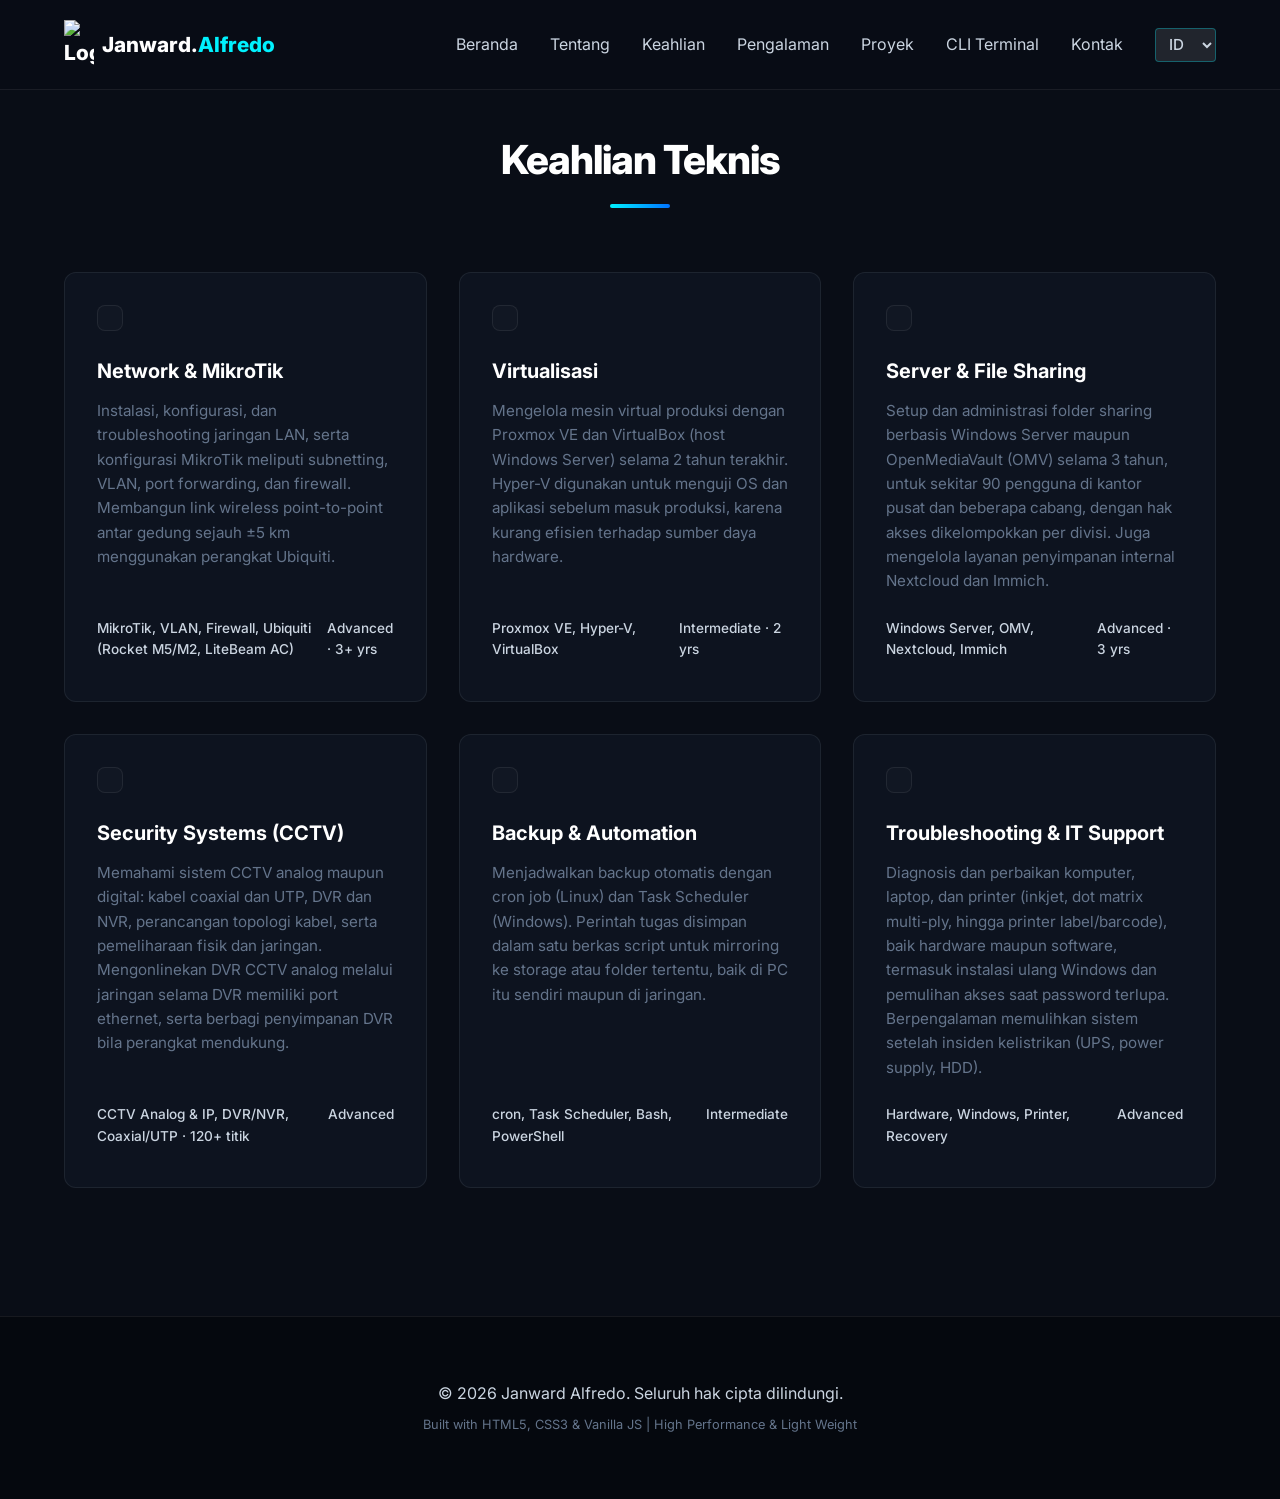
==== keahlian.html @ 051d1da5 "setelah bagian dipisah beberapa bagian" ====
<!DOCTYPE html>
<html lang="id">

<head>
    <meta charset="UTF-8">
    <meta name="viewport" content="width=device-width, initial-scale=1.0">
    <meta name="description"
        content="Portfolio Profesional Janward Alfredo - IT Infrastructure, Network & Server Specialist dengan pengalaman 5+ tahun dalam pengelolaan server, virtualisasi, jaringan, dan keamanan.">
    <title>Keahlian Teknis | Janward Alfredo</title>
    <link rel="canonical" href="https://janward.github.io/keahlian.html">
    <meta property="og:type" content="website">
    <meta property="og:site_name" content="Janward Alfredo">
    <meta property="og:locale" content="id_ID">
    <meta property="og:title" content="Keahlian Teknis | Janward Alfredo">
    <meta property="og:description" content="Keahlian jaringan MikroTik, virtualisasi Proxmox, server dan file sharing, CCTV, backup otomatis, dan IT support.">
    <meta property="og:url" content="https://janward.github.io/keahlian.html">
    <meta property="og:image" content="https://janward.github.io/Logo.png">
    <meta name="twitter:card" content="summary">
    <!-- Google Fonts -->
    <link rel="preconnect" href="https://fonts.googleapis.com">
    <link rel="preconnect" href="https://fonts.gstatic.com" crossorigin>
    <link
        href="https://fonts.googleapis.com/css2?family=Fira+Code:wght@400;500;700&family=Inter:wght@300;400;500;600;700;800&display=swap"
        rel="stylesheet">
    <!-- Main Stylesheet -->
    <link rel="stylesheet" href="index.css">
</head>

<body>
    <!-- Background Canvas Node Network -->
    <canvas id="network-canvas"></canvas>

    <!-- Header / Navigation Bar -->
    <header class="navbar">
        <div class="navbar-container">
            <a href="index.html" class="logo" aria-label="Kembali ke bagian awal">
                <!-- <span class="logo-icon">&lt;/&gt;</span>-->
                <img src="Logo.png" alt="Logo" class="logo-icon">
                <span class="logo-text">Janward.<span>Alfredo</span></span>
            </a>
            <button class="nav-toggle" id="nav-toggle" aria-label="Buka menu navigasi" aria-controls="nav-menu" aria-expanded="false">
                <span class="bar"></span>
                <span class="bar"></span>
                <span class="bar"></span>
            </button>
            <nav class="nav-menu" id="nav-menu">
                <ul>
                    <li data-i18n="navHome"><a href="index.html" class="nav-link">Beranda</a></li>
                    <li data-i18n="navAbout"><a href="tentang.html" class="nav-link">Tentang</a></li>
                    <li data-i18n="navSkills"><a href="keahlian.html" class="nav-link active">Keahlian</a></li>
                    <li data-i18n="navExperience"><a href="pengalaman.html" class="nav-link">Pengalaman</a></li>
                    <li data-i18n="navProjects"><a href="proyek.html" class="nav-link">Proyek</a></li>
                    <li data-i18n="navTerminal"><a href="terminal.html" class="nav-link">CLI Terminal</a></li>
                    <li data-i18n="navContact"><a href="kontak.html" class="nav-link btn-contact-nav" data-i18n="navContact">Kontak</a></li>
                    <li>
                        <select class="lang-dropdown" aria-label="Pilih bahasa" onchange="setLanguage(this.value)">
                            <option value="id">ID</option>
                            <option value="en">EN</option>
                        </select>
                    </li>
                </ul>
            </nav>
        </div>
    </header>
    <main class="main-content">

<section id="skills" class="skills-section">
            <div class="container">
                <div class="section-header text-center">
                    <h2 class="section-title">Keahlian Teknis</h2>
                    <div class="title-underline"></div>
                </div>
                <div class="skills-grid">
                    <!-- Card 1: Network & Security -->
                    <div class="skill-card">
                        <div class="skill-card-icon text-cyan">
                            <svg class="w-12 h-12" fill="none" stroke="currentColor" viewBox="0 0 24 24"
                                xmlns="http://www.w3.org/2000/svg">
                                <path stroke-linecap="round" stroke-linejoin="round" stroke-width="2"
                                    d="M19 11H5m14 0a2 2 0 012 2v6a2 2 0 01-2 2H5a2 2 0 01-2-2v-6a2 2 0 012-2m14 0V9a2 2 0 00-2-2M5 11V9a2 2 0 012-2m0 0V5a2 2 0 012-2h6a2 2 0 012 2v2M7 7h10">
                                </path>
                            </svg>
                        </div>
                        <h3 data-i18n="skillCard1Title">Network &amp; MikroTik</h3>
                        <p data-i18n="skillCard1Desc">Instalasi, konfigurasi, dan troubleshooting jaringan LAN, serta konfigurasi MikroTik meliputi subnetting, VLAN, port forwarding, dan firewall. Membangun link wireless point-to-point antar gedung sejauh ±5 km menggunakan perangkat Ubiquiti.</p>
                        <div class="skill-progress">
                            <div class="skill-progress-head">
                                <span>MikroTik, VLAN, Firewall, Ubiquiti (Rocket M5/M2, LiteBeam AC)</span>
                                <span>Advanced · 3+ yrs</span>
                            </div>
                        </div>
                    </div>

                    <!-- Card 2: Virtualization -->
                    <div class="skill-card">
                        <div class="skill-card-icon text-blue">
                            <svg class="w-12 h-12" fill="none" stroke="currentColor" viewBox="0 0 24 24"
                                xmlns="http://www.w3.org/2000/svg">
                                <path stroke-linecap="round" stroke-linejoin="round" stroke-width="2"
                                    d="M19 11h-6m6 0a2 2 0 012 2v6a2 2 0 01-2 2h-6a2 2 0 01-2-2v-6a2 2 0 012-2m6 0V9a2 2 0 00-2-2M5 11V9a2 2 0 012-2m0 0V5a2 2 0 012-2h6a2 2 0 012 2v2M7 7h10">
                                </path>
                            </svg>
                        </div>
                        <h3 data-i18n="skillCard2Title">Virtualisasi</h3>
                        <p data-i18n="skillCard2Desc">Mengelola mesin virtual produksi dengan Proxmox VE dan VirtualBox (host Windows Server) selama 2 tahun terakhir. Hyper-V digunakan untuk menguji OS dan aplikasi sebelum masuk produksi, karena kurang efisien terhadap sumber daya hardware.</p>
                        <div class="skill-progress">
                            <div class="skill-progress-head">
                                <span>Proxmox VE, Hyper-V, VirtualBox</span>
                                <span>Intermediate · 2 yrs</span>
                            </div>
                        </div>
                    </div>

                    <!-- Card 3: Windows Server & Storage -->
                    <div class="skill-card">
                        <div class="skill-card-icon text-emerald">
                            <svg class="w-12 h-12" fill="none" stroke="currentColor" viewBox="0 0 24 24"
                                xmlns="http://www.w3.org/2000/svg">
                                <path stroke-linecap="round" stroke-linejoin="round" stroke-width="2"
                                    d="M3 15a4 4 0 004 4h9a5 5 0 10-.1-9.999 5.002 5.002 0 10-9.78 2.096A4.001 4.001 0 003 15z">
                                </path>
                            </svg>
                        </div>
                        <h3 data-i18n="skillCard3Title">Server &amp; File Sharing</h3>
                        <p data-i18n="skillCard3Desc">Setup dan administrasi folder sharing berbasis Windows Server maupun OpenMediaVault (OMV) selama 3 tahun, untuk sekitar 90 pengguna di kantor pusat dan beberapa cabang, dengan hak akses dikelompokkan per divisi. Juga mengelola layanan penyimpanan internal Nextcloud dan Immich.</p>
                        <div class="skill-progress">
                            <div class="skill-progress-head">
                                <span>Windows Server, OMV, Nextcloud, Immich</span>
                                <span>Advanced · 3 yrs</span>
                            </div>
                        </div>
                    </div>

                    <!-- Card 4: CCTV & Infrastructure -->
                    <div class="skill-card">
                        <div class="skill-card-icon text-green">
                            <svg class="w-12 h-12" fill="none" stroke="currentColor" viewBox="0 0 24 24"
                                xmlns="http://www.w3.org/2000/svg">
                                <path stroke-linecap="round" stroke-linejoin="round" stroke-width="2"
                                    d="M15 10l4.553-2.276A1 1 0 0121 8.618v6.764a1 1 0 01-1.447.894L15 14M5 18h8a2 2 0 002-2V8a2 2 0 00-2-2H5a2 2 0 00-2 2v8a2 2 0 002 2z">
                                </path>
                            </svg>
                        </div>
                        <h3>Security Systems (CCTV)</h3>
                        <p data-i18n="skillCard4Desc">Memahami sistem CCTV analog maupun digital: kabel coaxial dan UTP, DVR dan NVR, perancangan topologi kabel, serta pemeliharaan fisik dan jaringan. Mengonlinekan DVR CCTV analog melalui jaringan selama DVR memiliki port ethernet, serta berbagi penyimpanan DVR bila perangkat mendukung.</p>
                        <div class="skill-progress">
                            <div class="skill-progress-head">
                                <span>CCTV Analog &amp; IP, DVR/NVR, Coaxial/UTP · 120+ titik</span>
                                <span>Advanced</span>
                            </div>
                        </div>
                    </div>

                    <!-- Card 5: Automation Backup -->
                    <div class="skill-card">
                        <div class="skill-card-icon text-blue">
                            <svg class="w-12 h-12" fill="none" stroke="currentColor" viewBox="0 0 24 24"
                                xmlns="http://www.w3.org/2000/svg">
                                <path stroke-linecap="round" stroke-linejoin="round" stroke-width="2"
                                    d="M4 4v5h.582m15.356 2A8.001 8.001 0 1121.21 7.89M9 11l3 3L22 4"></path>
                            </svg>
                        </div>
                        <h3>Backup &amp; Automation</h3>
                        <p data-i18n="skillCard5Desc">Menjadwalkan backup otomatis dengan cron job (Linux) dan Task Scheduler (Windows). Perintah tugas disimpan dalam satu berkas script untuk mirroring ke storage atau folder tertentu, baik di PC itu sendiri maupun di jaringan.</p>
                        <div class="skill-progress">
                            <div class="skill-progress-head">
                                <span>cron, Task Scheduler, Bash, PowerShell</span>
                                <span>Intermediate</span>
                            </div>
                        </div>
                    </div>

                    <!-- Card 6: Disaster Recovery -->
                    <div class="skill-card">
                        <div class="skill-card-icon text-cyan">
                            <svg class="w-12 h-12" fill="none" stroke="currentColor" viewBox="0 0 24 24"
                                xmlns="http://www.w3.org/2000/svg">
                                <path stroke-linecap="round" stroke-linejoin="round" stroke-width="2"
                                    d="M12 9v2m0 4h.01m-6.938 4h13.856c1.54 0 2.502-1.667 1.732-3L13.732 4c-.77-1.333-2.694-1.333-3.464 0L3.34 16c-.77 1.333.192 3 1.732 3z">
                                </path>
                            </svg>
                        </div>
                        <h3 data-i18n="skillCard6Title">Troubleshooting &amp; IT Support</h3>
                        <p data-i18n="skillCard6Desc">Diagnosis dan perbaikan komputer, laptop, dan printer (inkjet, dot matrix multi-ply, hingga printer label/barcode), baik hardware maupun software, termasuk instalasi ulang Windows dan pemulihan akses saat password terlupa. Berpengalaman memulihkan sistem setelah insiden kelistrikan (UPS, power supply, HDD).</p>
                        <div class="skill-progress">
                            <div class="skill-progress-head">
                                <span>Hardware, Windows, Printer, Recovery</span>
                                <span>Advanced</span>
                            </div>
                        </div>
                    </div>
                </div>
            </div>
        </section>

    </main>

    <footer class="main-footer">
        <div class="container footer-content text-center">
            <p>&copy; 2026 Janward Alfredo. Seluruh hak cipta dilindungi.</p>
            <p class="footer-tech">Built with HTML5, CSS3 &amp; Vanilla JS | High Performance &amp; Light Weight</p>
        </div>
    </footer>

    <!-- Translation System -->
    <script src="translations.js"></script>
    <!-- JavaScript File -->
    <script src="index.js"></script>
</body>

</html>
---- index.css ----
/* System Design Tokens & Global CSS Variables */
:root {
    --bg-dark: #090d16;
    --bg-darker: #05080e;
    --bg-card: rgba(18, 26, 41, 0.55);
    --bg-card-hover: rgba(22, 34, 56, 0.8);
    --accent-cyan: #00f2fe;
    --accent-blue: #0072ff;
    --accent-green: #00ff87;
    --accent-emerald: #10b981;
    --accent-red: #ef4444;
    --text-white: #ffffff;
    --text-light: #cbd5e1;
    --text-muted: #64748b;
    --border-color: rgba(255, 255, 255, 0.07);
    --border-glow: rgba(0, 242, 254, 0.25);
    --font-sans: 'Inter', -apple-system, BlinkMacSystemFont, "Segoe UI", Roboto, sans-serif;
    --font-mono: 'Fira Code', 'Courier New', Courier, monospace;
    --transition-smooth: all 0.3s cubic-bezier(0.4, 0, 0.2, 1);
}

/* ====== Styling unik untuk motivasi Janward ====== */
.janward-motivasi-box {
    width: 100%;
    margin: 0px auto;
    perspective: 1000px;
}

.janward-motivasi-content {
    display: inline-block;
    width: 100%;
    /*background: linear-gradient(to bottom, #090d16, #64748b);*/
    /* gradasi agar terlihat balok */
    color: #ffffff;
    font-size: 1em;
    font-weight: bold;
    border-radius: 5px;
    text-align: left;
    transform-style: preserve-3d;
    transition: transform 0.8s ease;

    /* efek tombol balok 3D */

}

/* Base Styles */
* {
    margin: 0;
    padding: 0;
    box-sizing: border-box;
}

html {
    scroll-behavior: smooth;
    font-size: 16px;
    background-color: var(--bg-dark);
}

body {
    font-family: var(--font-sans);
    color: var(--text-light);
    line-height: 1.6;
    overflow-x: hidden;
    background-color: var(--bg-dark);
}

a {
    color: inherit;
    text-decoration: none;
    transition: var(--transition-smooth);
}

/* Background Canvas */
#network-canvas {
    position: fixed;
    top: 0;
    left: 0;
    width: 100vw;
    height: 100vh;
    z-index: -2;
    pointer-events: none;
}

/* Containers */
.container {
    width: 100%;
    max-width: 1200px;
    margin: 0 auto;
    padding: 0 1.5rem;
}

.grid-2 {
    display: grid;
    grid-template-columns: repeat(2, 1fr);
    gap: 3rem;
}

/* Custom Scrollbar */
::-webkit-scrollbar {
    width: 10px;
}

::-webkit-scrollbar-track {
    background: var(--bg-darker);
}

::-webkit-scrollbar-thumb {
    background: #1e293b;
    border-radius: 5px;
    border: 2px solid var(--bg-darker);
}

::-webkit-scrollbar-thumb:hover {
    background: var(--accent-blue);
}

/* Typography Utilities */
.gradient-text {
    background: linear-gradient(135deg, var(--accent-cyan), var(--accent-blue));
    -webkit-background-clip: text;
    -webkit-text-fill-color: transparent;
    background-clip: text;
}

.text-blue {
    color: var(--accent-blue);
}

.text-cyan {
    color: var(--accent-cyan);
}

.text-green {
    color: var(--accent-green);
}

.text-emerald {
    color: var(--accent-emerald);
}

.text-center {
    text-align: center;
}

.section-header {
    margin-bottom: 4rem;
}

.section-title {
    font-size: 2.5rem;
    font-weight: 800;
    color: var(--text-white);
    letter-spacing: -0.025em;
    margin-bottom: 0.75rem;
}

.section-subtitle {
    font-size: 1.1rem;
    color: var(--text-muted);
    max-width: 600px;
    margin: 0 auto;
}

.title-underline {
    height: 4px;
    width: 60px;
    background: linear-gradient(90deg, var(--accent-cyan), var(--accent-blue));
    border-radius: 2px;
    margin: 0.5rem auto 0 auto;
}

/* Buttons */
.btn {
    display: inline-flex;
    align-items: center;
    justify-content: center;
    padding: 0.75rem 1.75rem;
    font-size: 0.95rem;
    font-weight: 600;
    border-radius: 8px;
    cursor: pointer;
    transition: var(--transition-smooth);
    border: none;
    outline: none;
    gap: 0.5rem;
}

.btn-primary {
    background: linear-gradient(135deg, var(--accent-cyan), var(--accent-blue));
    color: var(--bg-darker);
    box-shadow: 0 4px 15px rgba(0, 242, 254, 0.25);
}

.btn-primary:hover {
    transform: translateY(-2px);
    box-shadow: 0 6px 20px rgba(0, 242, 254, 0.4);
}

.btn-secondary {
    background: rgba(255, 255, 255, 0.05);
    color: var(--text-white);
    border: 1px solid var(--border-color);
}

.btn-secondary:hover {
    background: rgba(255, 255, 255, 0.1);
    border-color: var(--accent-cyan);
    transform: translateY(-2px);
    box-shadow: 0 4px 15px rgba(0, 242, 254, 0.1);
}

.btn-block {
    width: 100%;
}

.icon-btn {
    width: 18px;
    height: 18px;
}

.icon {
    width: 20px;
    height: 20px;
}

/* Navbar */
.navbar {
    position: fixed;
    top: 0;
    left: 0;
    width: 100%;
    z-index: 100;
    background: rgba(9, 13, 22, 0.7);
    backdrop-filter: blur(12px);
    -webkit-backdrop-filter: blur(12px);
    border-bottom: 1px solid var(--border-color);
    transition: var(--transition-smooth);
}

.navbar-container {
    display: flex;
    justify-content: space-between;
    align-items: center;
    max-width: 1200px;
    margin: 0 auto;
    padding: 1.25rem 1.5rem;
}

.logo {
    display: flex;
    align-items: center;
    font-size: 1.3rem;
    font-weight: 800;
    color: var(--text-white);
    gap: 0.5rem;
}

.logo-icon {
    /*font-family: var(--font-mono);-->
    color: var(--accent-cyan);
    font-weight: 700;*/
    width: 30px;
    /* atur ukuran sesuai kebutuhan */
    height: auto;
    /* biar proporsional */
}

.logo-text span {
    color: var(--accent-cyan);
}

.nav-toggle {
    display: none;
    flex-direction: column;
    justify-content: space-between;
    width: 24px;
    height: 18px;
    background: transparent;
    border: none;
    cursor: pointer;
}

.nav-toggle .bar {
    width: 100%;
    height: 2px;
    background-color: var(--text-white);
    border-radius: 2px;
    transition: var(--transition-smooth);
}

.nav-menu ul {
    display: flex;
    list-style: none;
    align-items: center;
    gap: 2rem;
}

.nav-link {
    font-size: 0.95rem;
    font-weight: 500;
    color: var(--text-light);
    position: relative;
    padding: 0.25rem 0;
}

.nav-link:hover,
.nav-link.active {
    color: var(--accent-cyan);
}

.nav-link::after {
    content: '';
    position: absolute;
    bottom: 0;
    left: 0;
    width: 0;
    height: 2px;
    background: linear-gradient(90deg, var(--accent-cyan), var(--accent-blue));
    transition: var(--transition-smooth);
}

.nav-link:hover::after,
.nav-link.active::after {
    width: 100%;
}

.btn-contact-nav {
    padding: 0.5rem 1.25rem;
    border: 1px solid var(--accent-cyan);
    border-radius: 6px;
    background: rgba(0, 242, 254, 0.03);
}

.btn-contact-nav:hover {
    background: rgba(0, 242, 254, 0.1);
    box-shadow: 0 0 10px rgba(0, 242, 254, 0.2);
}

.btn-contact-nav::after {
    display: none;
}

/* Sections Global */
section {
    padding: 8rem 0;
    position: relative;
}

/* Hero Section */
.hero-section {
    padding-top: 11rem;
    min-height: 100vh;
    display: flex;
    align-items: center;
}

.hero-grid {
    display: grid;
    grid-template-columns: 1.1fr 0.9fr;
    gap: 4rem;
    align-items: center;
}

.status-badge {
    display: inline-flex;
    align-items: center;
    padding: 0.4rem 1rem;
    border-radius: 50px;
    background: rgba(0, 255, 135, 0.05);
    border: 1px solid rgba(0, 255, 135, 0.15);
    margin-bottom: 1.5rem;
    font-size: 0.85rem;
    color: var(--accent-green);
    font-weight: 500;
    gap: 0.6rem;
}

.ping-dot {
    width: 8px;
    height: 8px;
    background-color: var(--accent-green);
    border-radius: 50%;
    display: inline-block;
    animation: blink-ping 1.5s infinite;
}

@keyframes blink-ping {
    0% {
        transform: scale(0.9);
        opacity: 0.5;
    }

    50% {
        transform: scale(1.2);
        opacity: 1;
        box-shadow: 0 0 8px var(--accent-green);
    }

    100% {
        transform: scale(0.9);
        opacity: 0.5;
    }
}

.hero-title {
    font-size: 3.5rem;
    font-weight: 800;
    line-height: 1.15;
    color: var(--text-white);
    letter-spacing: -0.03em;
    margin-bottom: 1.5rem;
}

.hero-description {
    font-size: 1.15rem;
    color: var(--text-light);
    margin-bottom: 2.5rem;
    max-width: 580px;
}

.hero-cta {
    display: flex;
    gap: 1.25rem;
    margin-bottom: 2rem;
}

.location-tag {
    display: flex;
    align-items: center;
    color: var(--text-muted);
    font-size: 0.9rem;
    gap: 0.5rem;
}

/* Dashboard Widget */
.dashboard-card {
    background: var(--bg-card);
    backdrop-filter: blur(16px);
    -webkit-backdrop-filter: blur(16px);
    border: 1px solid var(--border-color);
    border-radius: 16px;
    overflow: hidden;
    box-shadow: 0 20px 40px rgba(0, 0, 0, 0.4), inset 0 1px 0 rgba(255, 255, 255, 0.05);
    transition: var(--transition-smooth);
}

.dashboard-card:hover {
    border-color: rgba(0, 242, 254, 0.3);
    box-shadow: 0 25px 50px rgba(0, 0, 0, 0.5), 0 0 25px rgba(0, 242, 254, 0.1);
}

.dashboard-header {
    background: rgba(5, 8, 14, 0.8);
    padding: 1.25rem 1.5rem;
    display: flex;
    justify-content: space-between;
    align-items: center;
    border-bottom: 1px solid var(--border-color);
}

.dashboard-title {
    display: flex;
    align-items: center;
    gap: 0.6rem;
}

.dashboard-title h3 {
    font-family: var(--font-mono);
    font-size: 0.85rem;
    font-weight: 700;
    color: var(--text-white);
    letter-spacing: 0.05em;
}

.pulse-green {
    width: 6px;
    height: 6px;
    background-color: var(--accent-green);
    border-radius: 50%;
    box-shadow: 0 0 8px var(--accent-green);
    animation: pulse-glow 1s infinite alternate;
}

@keyframes pulse-glow {
    from {
        opacity: 0.5;
        transform: scale(0.9);
    }

    to {
        opacity: 1;
        transform: scale(1.1);
    }
}

.uptime-badge {
    font-family: var(--font-mono);
    font-size: 0.75rem;
    background: rgba(0, 255, 135, 0.06);
    border: 1px solid rgba(0, 255, 135, 0.2);
    padding: 0.25rem 0.6rem;
    border-radius: 4px;
    color: var(--accent-green);
}

.dashboard-body {
    padding: 1.5rem;
}

.graph-container {
    background: rgba(5, 8, 14, 0.5);
    border: 1px solid var(--border-color);
    border-radius: 8px;
    padding: 1rem;
    margin-bottom: 1.5rem;
}

.graph-header {
    display: flex;
    justify-content: space-between;
    font-family: var(--font-mono);
    font-size: 0.75rem;
    color: var(--text-muted);
    margin-bottom: 0.75rem;
}

#live-latency {
    color: var(--accent-cyan);
    font-weight: bold;
}

.svg-graph-wrapper {
    height: 80px;
    width: 100%;
    overflow: hidden;
}

#latency-svg {
    width: 100%;
    height: 100%;
}

.stats-grid {
    display: grid;
    grid-template-columns: repeat(2, 1fr);
    gap: 1rem;
    margin-bottom: 1.5rem;
}

.stat-box {
    background: rgba(5, 8, 14, 0.4);
    border: 1px solid var(--border-color);
    border-radius: 8px;
    padding: 1rem;
    display: flex;
    flex-direction: column;
}

.stat-label {
    font-size: 0.75rem;
    color: var(--text-muted);
    margin-bottom: 0.4rem;
    font-weight: 500;
}

.stat-value {
    font-size: 1.15rem;
    font-weight: 700;
    color: var(--text-white);
    display: flex;
    align-items: baseline;
    gap: 0.4rem;
}

.stat-sub {
    font-size: 0.75rem;
    font-weight: 400;
    color: var(--text-muted);
}

.backup-status {
    background: rgba(5, 8, 14, 0.4);
    border: 1px solid var(--border-color);
    border-radius: 8px;
    padding: 1rem;
}

.backup-label {
    display: flex;
    justify-content: space-between;
    align-items: center;
    font-size: 0.8rem;
    margin-bottom: 0.6rem;
}

.backup-badge-success {
    font-family: var(--font-mono);
    font-size: 0.7rem;
    background: rgba(16, 185, 129, 0.1);
    color: var(--accent-emerald);
    padding: 0.15rem 0.5rem;
    border-radius: 4px;
    border: 1px solid rgba(16, 185, 129, 0.2);
}

.progress-bar-container {
    height: 6px;
    width: 100%;
    background: rgba(255, 255, 255, 0.05);
    border-radius: 10px;
    overflow: hidden;
}

.progress-bar-fill {
    height: 100%;
    border-radius: 10px;
    background: linear-gradient(90deg, var(--accent-cyan), var(--accent-blue));
    transition: width 0.5s ease-out;
}

/* About & Education Section */
.about-section {
    background: rgba(9, 13, 22, 0.4);
}

.about-text h3,
.about-education h3 {
    font-size: 1.6rem;
    font-weight: 700;
    color: var(--text-white);
    margin-bottom: 1.5rem;
}

.paragraph {
    margin-bottom: 1.25rem;
    font-size: 1.05rem;
    color: var(--text-light);
    text-align: justify;
}

.education-timeline {
    border-left: 2px solid var(--border-color);
    padding-left: 1.5rem;
    position: relative;
    display: flex;
    flex-direction: column;
    gap: 2rem;
}

.edu-item {
    position: relative;
}

.edu-item::before {
    content: '';
    position: absolute;
    left: calc(-1.5rem - 7px);
    top: 6px;
    width: 12px;
    height: 12px;
    border-radius: 50%;
    background-color: var(--bg-dark);
    border: 2px solid var(--accent-cyan);
    box-shadow: 0 0 8px var(--accent-cyan);
}

.edu-year {
    font-family: var(--font-mono);
    font-size: 0.8rem;
    color: var(--accent-cyan);
    font-weight: 600;
    margin-bottom: 0.25rem;
    display: block;
}

.edu-title {
    font-size: 1.15rem;
    font-weight: 700;
    color: var(--text-white);
    margin-bottom: 0.2rem;
}

.edu-school {
    font-size: 0.95rem;
    color: var(--text-light);
    margin-bottom: 0.4rem;
}

.edu-gpa {
    font-family: var(--font-mono);
    font-size: 0.8rem;
    background: rgba(255, 255, 255, 0.05);
    padding: 0.15rem 0.5rem;
    border-radius: 4px;
    border: 1px solid var(--border-color);
}

/* Skills Section */
.skills-grid {
    display: grid;
    grid-template-columns: repeat(3, 1fr);
    gap: 2rem;
}

.skill-card {
    background: var(--bg-card);
    border: 1px solid var(--border-color);
    border-radius: 12px;
    padding: 2rem;
    transition: var(--transition-smooth);
    display: flex;
    flex-direction: column;
}

.skill-card:hover {
    transform: translateY(-5px);
    border-color: rgba(0, 242, 254, 0.25);
    box-shadow: 0 15px 30px rgba(0, 0, 0, 0.3), 0 0 15px rgba(0, 242, 254, 0.05);
}

.skill-card-icon {
    margin-bottom: 1.5rem;
    display: inline-flex;
    padding: 0.75rem;
    border-radius: 8px;
    background: rgba(255, 255, 255, 0.02);
    border: 1px solid var(--border-color);
    width: fit-content;
}

.skill-card h3 {
    font-size: 1.25rem;
    font-weight: 700;
    color: var(--text-white);
    margin-bottom: 0.75rem;
}

.skill-card p {
    font-size: 0.95rem;
    color: var(--text-muted);
    margin-bottom: 1.5rem;
    flex-grow: 1;
}

.skill-progress {
    margin-top: auto;
}

.skill-progress-head {
    display: flex;
    justify-content: space-between;
    font-size: 0.85rem;
    font-weight: 500;
    margin-bottom: 0.5rem;
}

.bg-cyan {
    background: var(--accent-cyan);
    box-shadow: 0 0 8px var(--accent-cyan);
}

.bg-blue {
    background: var(--accent-blue);
    box-shadow: 0 0 8px var(--accent-blue);
}

.bg-emerald {
    background: var(--accent-emerald);
    box-shadow: 0 0 8px var(--accent-emerald);
}

.bg-green {
    background: var(--accent-green);
    box-shadow: 0 0 8px var(--accent-green);
}

/* Experience Section (2-Column Grid) */
.experience-section {
    background: rgba(9, 13, 22, 0.3);
}

.timeline {
    display: grid;
    grid-template-columns: repeat(2, 1fr);
    gap: 2rem;
    max-width: 1100px;
    margin: 0 auto;
}

.timeline-item {
    position: relative;
    width: 100%;
    padding: 0;
}

.timeline-item.left,
.timeline-item.right {
    left: auto;
}

.timeline-dot {
    display: none;
}

.timeline-content {
    background: var(--bg-card);
    backdrop-filter: blur(12px);
    -webkit-backdrop-filter: blur(12px);
    border: 1px solid var(--border-color);
    border-top: 3px solid var(--accent-cyan);
    padding: 2rem;
    border-radius: 12px;
    box-shadow: 0 10px 30px rgba(0, 0, 0, 0.2);
    transition: var(--transition-smooth);
    height: 100%;
    display: flex;
    flex-direction: column;
}

.timeline-content:hover {
    border-color: rgba(0, 242, 254, 0.35);
    border-top-color: var(--accent-cyan);
    box-shadow: 0 15px 40px rgba(0, 0, 0, 0.3), 0 0 20px rgba(0, 242, 254, 0.08);
    transform: translateY(-4px);
}

.time-header {
    display: flex;
    flex-direction: column;
    align-items: flex-start;
    margin-bottom: 0.75rem;
    gap: 0.4rem;
}

.time-duration {
    font-family: var(--font-mono);
    font-size: 0.75rem;
    color: var(--accent-cyan);
    font-weight: 600;
    letter-spacing: 0.04em;
    background: rgba(0, 242, 254, 0.07);
    border: 1px solid rgba(0, 242, 254, 0.18);
    padding: 0.2rem 0.65rem;
    border-radius: 4px;
    display: inline-block;
}

.experience-role {
    font-size: 1.2rem;
    font-weight: 800;
    color: var(--text-white);
    line-height: 1.3;
    word-break: break-word;
}

.experience-company {
    font-size: 0.95rem;
    color: var(--text-muted);
    font-weight: 500;
    margin-bottom: 1.25rem;
    padding-bottom: 1rem;
    border-bottom: 1px solid var(--border-color);
}

.experience-tasks {
    list-style: none;
    flex: 1;
}

.experience-tasks li {
    position: relative;
    padding-left: 1.25rem;
    font-size: 0.92rem;
    color: var(--text-light);
    margin-bottom: 0.65rem;
    line-height: 1.55;
}

.experience-tasks li::before {
    content: '❯';
    position: absolute;
    left: 0;
    top: 2px;
    color: var(--accent-cyan);
    font-size: 0.7rem;
}

/* Projects Section */
.project-filters {
    display: flex;
    justify-content: center;
    gap: 1rem;
    margin-bottom: 3.5rem;
    flex-wrap: wrap;
}

.filter-btn {
    background: rgba(255, 255, 255, 0.02);
    border: 1px solid var(--border-color);
    color: var(--text-light);
    padding: 0.6rem 1.5rem;
    border-radius: 50px;
    font-size: 0.9rem;
    font-weight: 600;
    cursor: pointer;
    transition: var(--transition-smooth);
}

.filter-btn:hover,
.filter-btn.active {
    background: linear-gradient(135deg, var(--accent-cyan), var(--accent-blue));
    color: var(--bg-darker);
    border-color: transparent;
    box-shadow: 0 4px 15px rgba(0, 242, 254, 0.25);
}

.projects-grid {
    display: grid;
    grid-template-columns: repeat(2, 1fr);
    gap: 2.5rem;
}

.project-card {
    background: var(--bg-card);
    border: 1px solid var(--border-color);
    border-radius: 16px;
    padding: 2.5rem;
    transition: var(--transition-smooth);
    display: flex;
    flex-direction: column;
}

.project-card:hover {
    transform: translateY(-5px);
    border-color: rgba(0, 242, 254, 0.25);
    box-shadow: 0 20px 40px rgba(0, 0, 0, 0.4), 0 0 20px rgba(0, 242, 254, 0.05);
}

.project-meta {
    display: flex;
    justify-content: space-between;
    align-items: center;
    margin-bottom: 1.5rem;
}

.project-cat {
    font-family: var(--font-mono);
    font-size: 0.75rem;
    text-transform: uppercase;
    letter-spacing: 0.08em;
    color: var(--accent-cyan);
}

.project-icon {
    width: 24px;
    height: 24px;
    color: var(--text-muted);
}

.project-card h3 {
    font-size: 1.5rem;
    font-weight: 700;
    color: var(--text-white);
    margin-bottom: 1rem;
    letter-spacing: -0.01em;
}

.project-desc {
    font-size: 1rem;
    color: var(--text-light);
    margin-bottom: 1.5rem;
    flex-grow: 1;
}

.project-highlights {
    list-style: none;
    margin-bottom: 2rem;
}

.project-highlights li {
    position: relative;
    padding-left: 1.25rem;
    font-size: 0.9rem;
    color: var(--text-muted);
    margin-bottom: 0.5rem;
}

.project-highlights li::before {
    content: '▪';
    position: absolute;
    left: 0;
    top: 0;
    color: var(--accent-blue);
    font-size: 1rem;
}

.project-tags {
    display: flex;
    flex-wrap: wrap;
    gap: 0.6rem;
    margin-top: auto;
}

.project-tags span {
    font-family: var(--font-mono);
    font-size: 0.75rem;
    background: rgba(255, 255, 255, 0.03);
    border: 1px solid var(--border-color);
    padding: 0.25rem 0.75rem;
    border-radius: 4px;
    color: var(--text-light);
}

/* CLI Terminal Section */
.terminal-window {
    width: 100%;
    max-width: 900px;
    margin: 3rem auto 0 auto;
    background: #05080e;
    border: 1px solid rgba(255, 255, 255, 0.08);
    border-radius: 12px;
    overflow: hidden;
    box-shadow: 0 25px 60px rgba(0, 0, 0, 0.6), 0 0 30px rgba(0, 242, 254, 0.05);
    transition: var(--transition-smooth);
}

.terminal-window:hover {
    border-color: rgba(0, 242, 254, 0.2);
}

.terminal-titlebar {
    background: #0f172a;
    padding: 0.75rem 1.25rem;
    display: flex;
    align-items: center;
    border-bottom: 1px solid rgba(255, 255, 255, 0.05);
    position: relative;
}

.terminal-buttons {
    display: flex;
    gap: 0.5rem;
}

.terminal-buttons span {
    width: 12px;
    height: 12px;
    border-radius: 50%;
    display: inline-block;
}

.close-btn {
    background-color: var(--accent-red);
}

.min-btn {
    background-color: #eab308;
}

.max-btn {
    background-color: var(--accent-green);
}

.terminal-title-text {
    font-family: var(--font-mono);
    font-size: 0.8rem;
    color: var(--text-muted);
    position: absolute;
    left: 50%;
    transform: translateX(-50%);
}

.terminal-connection {
    font-family: var(--font-mono);
    font-size: 0.7rem;
    color: var(--accent-green);
    margin-left: auto;
}

.terminal-screen {
    padding: 1.5rem;
    height: 400px;
    overflow-y: auto;
    font-family: var(--font-mono);
    font-size: 0.9rem;
    display: flex;
    flex-direction: column;
    color: var(--text-light);
}

.terminal-output {
    flex-grow: 1;
}

.terminal-line {
    margin-bottom: 0.4rem;
    white-space: pre-wrap;
    word-break: break-all;
}

.terminal-input-line {
    display: flex;
    align-items: center;
    gap: 0.5rem;
}

.terminal-prompt {
    color: var(--accent-blue);
    white-space: nowrap;
}

#terminal-input {
    background: transparent;
    border: none;
    outline: none;
    color: var(--text-white);
    font-family: var(--font-mono);
    font-size: 0.9rem;
    flex-grow: 1;
    caret-color: var(--accent-cyan);
}

/* Contact Section */
.contact-section {
    background: rgba(9, 13, 22, 0.5);
}

.contact-info h3,
.contact-form-container h3 {
    font-size: 1.6rem;
    font-weight: 700;
    color: var(--text-white);
    margin-bottom: 1.5rem;
}

.contact-details {
    display: flex;
    flex-direction: column;
    gap: 2rem;
    margin-top: 3rem;
}

.contact-item {
    display: flex;
    align-items: center;
    gap: 1.25rem;
}

.contact-icon {
    background: rgba(255, 255, 255, 0.02);
    border: 1px solid var(--border-color);
    padding: 1rem;
    border-radius: 10px;
    display: inline-flex;
    justify-content: center;
    align-items: center;
}

.contact-text h4 {
    font-size: 0.8rem;
    text-transform: uppercase;
    letter-spacing: 0.05em;
    color: var(--text-muted);
    margin-bottom: 0.25rem;
}

.contact-text a,
.contact-text span {
    font-size: 1.1rem;
    color: var(--text-white);
    font-weight: 600;
}

.contact-text a:hover {
    color: var(--accent-cyan);
}

/* Form Styles */
.glass-form {
    background: var(--bg-card);
    backdrop-filter: blur(16px);
    -webkit-backdrop-filter: blur(16px);
    border: 1px solid var(--border-color);
    padding: 2.5rem;
    border-radius: 16px;
    box-shadow: 0 20px 50px rgba(0, 0, 0, 0.3);
}

.form-group {
    margin-bottom: 1.5rem;
}

.form-group label {
    display: block;
    font-size: 0.85rem;
    font-weight: 600;
    color: var(--text-light);
    margin-bottom: 0.5rem;
}

.form-group input,
.form-group textarea {
    width: 100%;
    background: rgba(5, 8, 14, 0.6);
    border: 1px solid var(--border-color);
    color: var(--text-white);
    padding: 0.75rem 1rem;
    border-radius: 8px;
    font-family: var(--font-sans);
    font-size: 0.95rem;
    outline: none;
    transition: var(--transition-smooth);
}

.form-group input:focus,
.form-group textarea:focus {
    border-color: var(--accent-cyan);
    box-shadow: 0 0 10px rgba(0, 242, 254, 0.15);
    background: rgba(5, 8, 14, 0.8);
}

.form-status {
    font-family: var(--font-mono);
    font-size: 0.85rem;
    margin-top: 1rem;
    text-align: center;
}

.form-status.success {
    color: var(--accent-emerald);
}

.form-status.error {
    color: var(--accent-red);
}

/* Footer */
.main-footer {
    padding: 4rem 0;
    background: var(--bg-darker);
    border-top: 1px solid var(--border-color);
}

.footer-tech {
    font-size: 0.8rem;
    color: var(--text-muted);
    margin-top: 0.5rem;
}

/* Animations & Layout Reveals */
.scroll-reveal {
    opacity: 0;
    transform: translateY(30px);
    transition: opacity 0.8s ease-out, transform 0.8s ease-out;
}

.scroll-reveal.active {
    opacity: 1;
    transform: translateY(0);
}

.animate-left {
    opacity: 0;
    transform: translateX(-40px);
    transition: opacity 1s ease-out, transform 1s ease-out;
}

.animate-right {
    opacity: 0;
    transform: translateX(40px);
    transition: opacity 1s ease-out, transform 1s ease-out;
}

.animate-left.active,
.animate-right.active {
    opacity: 1;
    transform: translateX(0);
}

/* Responsive Styles */
@media (max-width: 1024px) {
    .grid-2 {
        gap: 2rem;
    }

    .hero-title {
        font-size: 3rem;
    }

    .skills-grid {
        grid-template-columns: repeat(2, 1fr);
    }
}

@media (max-width: 768px) {

    /* Navbar Mobile */
    .nav-toggle {
        display: flex;
    }

    .nav-menu {
        position: absolute;
        top: 100%;
        left: 0;
        width: 100%;
        background: rgba(9, 13, 22, 0.98);
        backdrop-filter: blur(20px);
        -webkit-backdrop-filter: blur(20px);
        border-bottom: 1px solid var(--border-color);
        padding: 2rem;
        display: none;
        box-shadow: 0 10px 20px rgba(0, 0, 0, 0.3);
    }

    .nav-menu.active {
        display: block;
    }

    .nav-menu ul {
        flex-direction: column;
        align-items: stretch;
        gap: 1.5rem;
    }

    .nav-link {
        display: block;
        padding: 0.5rem 0;
        font-size: 1.1rem;
    }

    .btn-contact-nav {
        text-align: center;
        margin-top: 0.5rem;
    }

    /* Grid layouts */
    .hero-grid {
        grid-template-columns: 1fr;
        gap: 3rem;
    }

    .grid-2 {
        grid-template-columns: 1fr;
        gap: 3rem;
    }

    /* Experience Grid Mobile */
    .timeline {
        grid-template-columns: 1fr;
    }

    .projects-grid {
        grid-template-columns: 1fr;
        gap: 2rem;
    }
}

@media (max-width: 576px) {
    section {
        padding: 5rem 0;
    }

    .hero-title {
        font-size: 2.25rem;
    }

    .skills-grid {
        grid-template-columns: 1fr;
    }

    .dashboard-header {
        flex-direction: column;
        align-items: flex-start;
        gap: 0.5rem;
    }

    .time-header {
        flex-direction: column;
        align-items: flex-start;
        gap: 0.2rem;
    }
}

.lang-dropdown {
    background-color: rgba(255, 255, 255, 0.1);
    color: var(--text-light);
    border: 1px solid rgba(0, 242, 254, 0.3);
    padding: 0.35rem 0.6rem;
    border-radius: 4px;
    font-family: 'Inter', sans-serif;
    font-size: 0.95rem;
    font-weight: 500;
    cursor: pointer;
    outline: none;
    transition: var(--transition-smooth);
}

.lang-dropdown:hover, .lang-dropdown:focus {
    border-color: var(--accent-cyan);
    background-color: rgba(255, 255, 255, 0.15);
}

.lang-dropdown option {
    background-color: var(--bg-dark);
    color: var(--text-light);
}

/* Jarak antara logo dan menu navigasi */
.navbar-container {
    gap: 2.5rem;
}

.nav-menu {
    margin-left: auto;
}
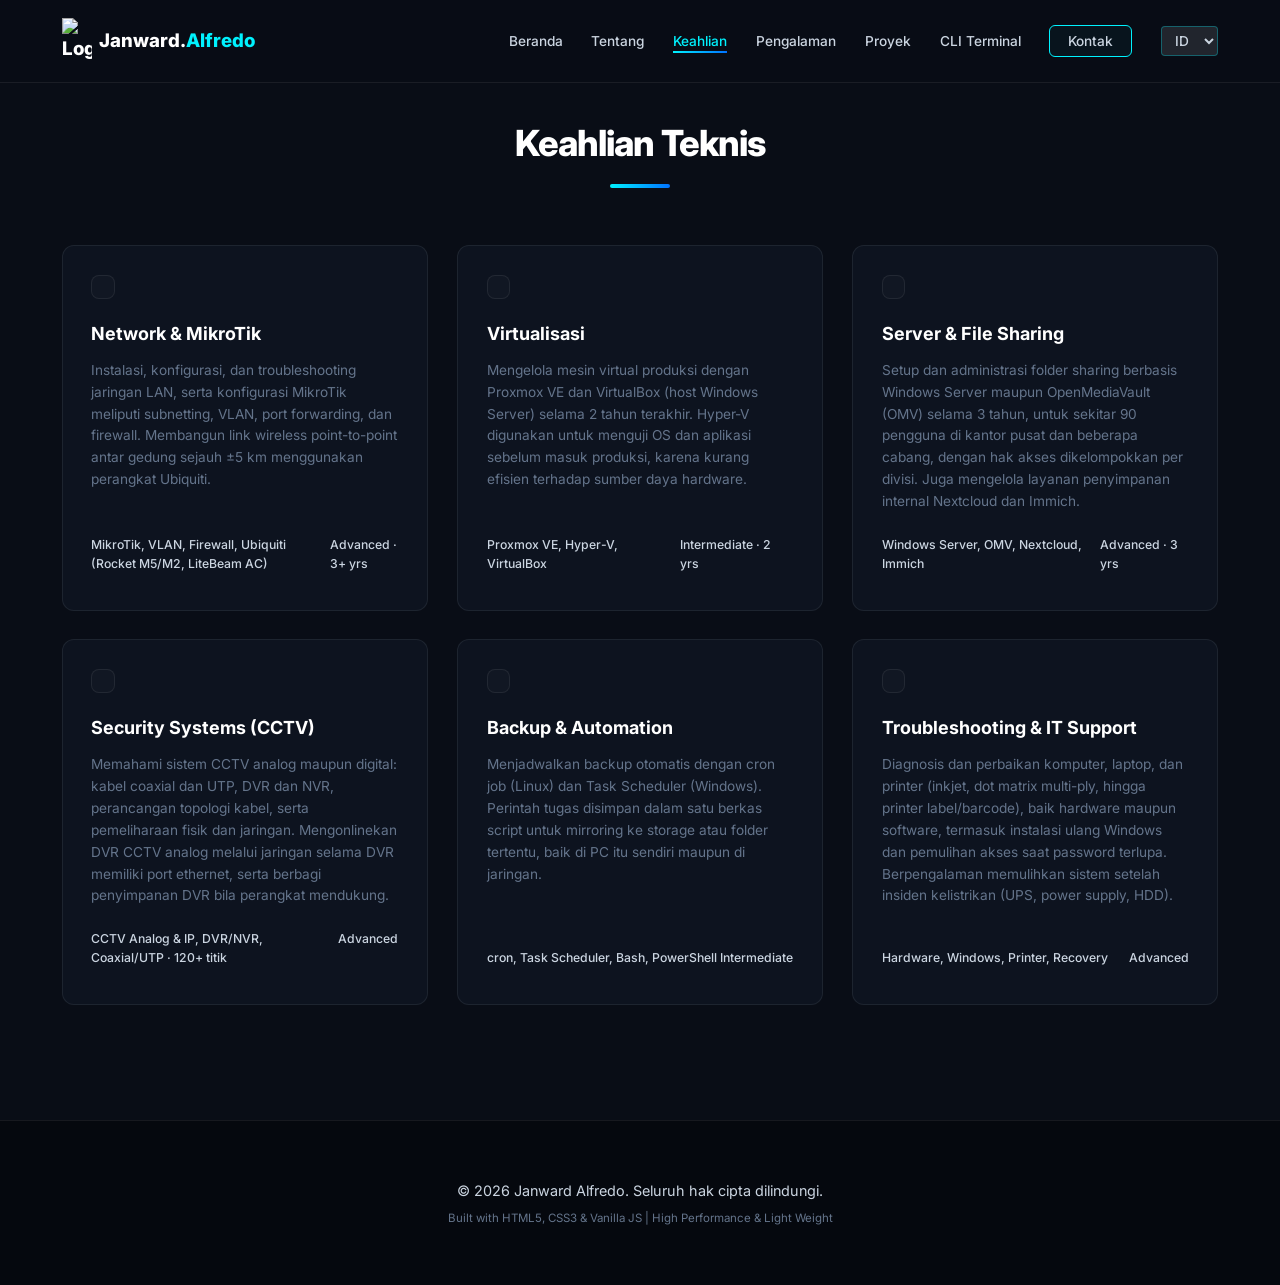
==== commit 9ce5498c: "setelah bagian dipisah beberapa bagian" ====
--- a/keahlian.html
+++ b/keahlian.html
@@ -45,13 +45,13 @@
             </button>
             <nav class="nav-menu" id="nav-menu">
                 <ul>
-                    <li data-i18n="navHome"><a href="index.html" class="nav-link">Beranda</a></li>
-                    <li data-i18n="navAbout"><a href="tentang.html" class="nav-link">Tentang</a></li>
-                    <li data-i18n="navSkills"><a href="keahlian.html" class="nav-link active">Keahlian</a></li>
-                    <li data-i18n="navExperience"><a href="pengalaman.html" class="nav-link">Pengalaman</a></li>
-                    <li data-i18n="navProjects"><a href="proyek.html" class="nav-link">Proyek</a></li>
-                    <li data-i18n="navTerminal"><a href="terminal.html" class="nav-link">CLI Terminal</a></li>
-                    <li data-i18n="navContact"><a href="kontak.html" class="nav-link btn-contact-nav" data-i18n="navContact">Kontak</a></li>
+                    <li><a href="index.html" class="nav-link">Beranda</a></li>
+                    <li><a href="tentang.html" class="nav-link">Tentang</a></li>
+                    <li><a href="keahlian.html" class="nav-link active">Keahlian</a></li>
+                    <li><a href="pengalaman.html" class="nav-link">Pengalaman</a></li>
+                    <li><a href="proyek.html" class="nav-link">Proyek</a></li>
+                    <li><a href="terminal.html" class="nav-link">CLI Terminal</a></li>
+                    <li><a href="kontak.html" class="nav-link btn-contact-nav" data-i18n="navContact">Kontak</a></li>
                     <li>
                         <select class="lang-dropdown" aria-label="Pilih bahasa" onchange="setLanguage(this.value)">
                             <option value="id">ID</option>
--- a/index.css
+++ b/index.css
@@ -52,7 +52,7 @@
 
 html {
     scroll-behavior: smooth;
-    font-size: 16px;
+    font-size: 90%;
     background-color: var(--bg-dark);
 }
 
